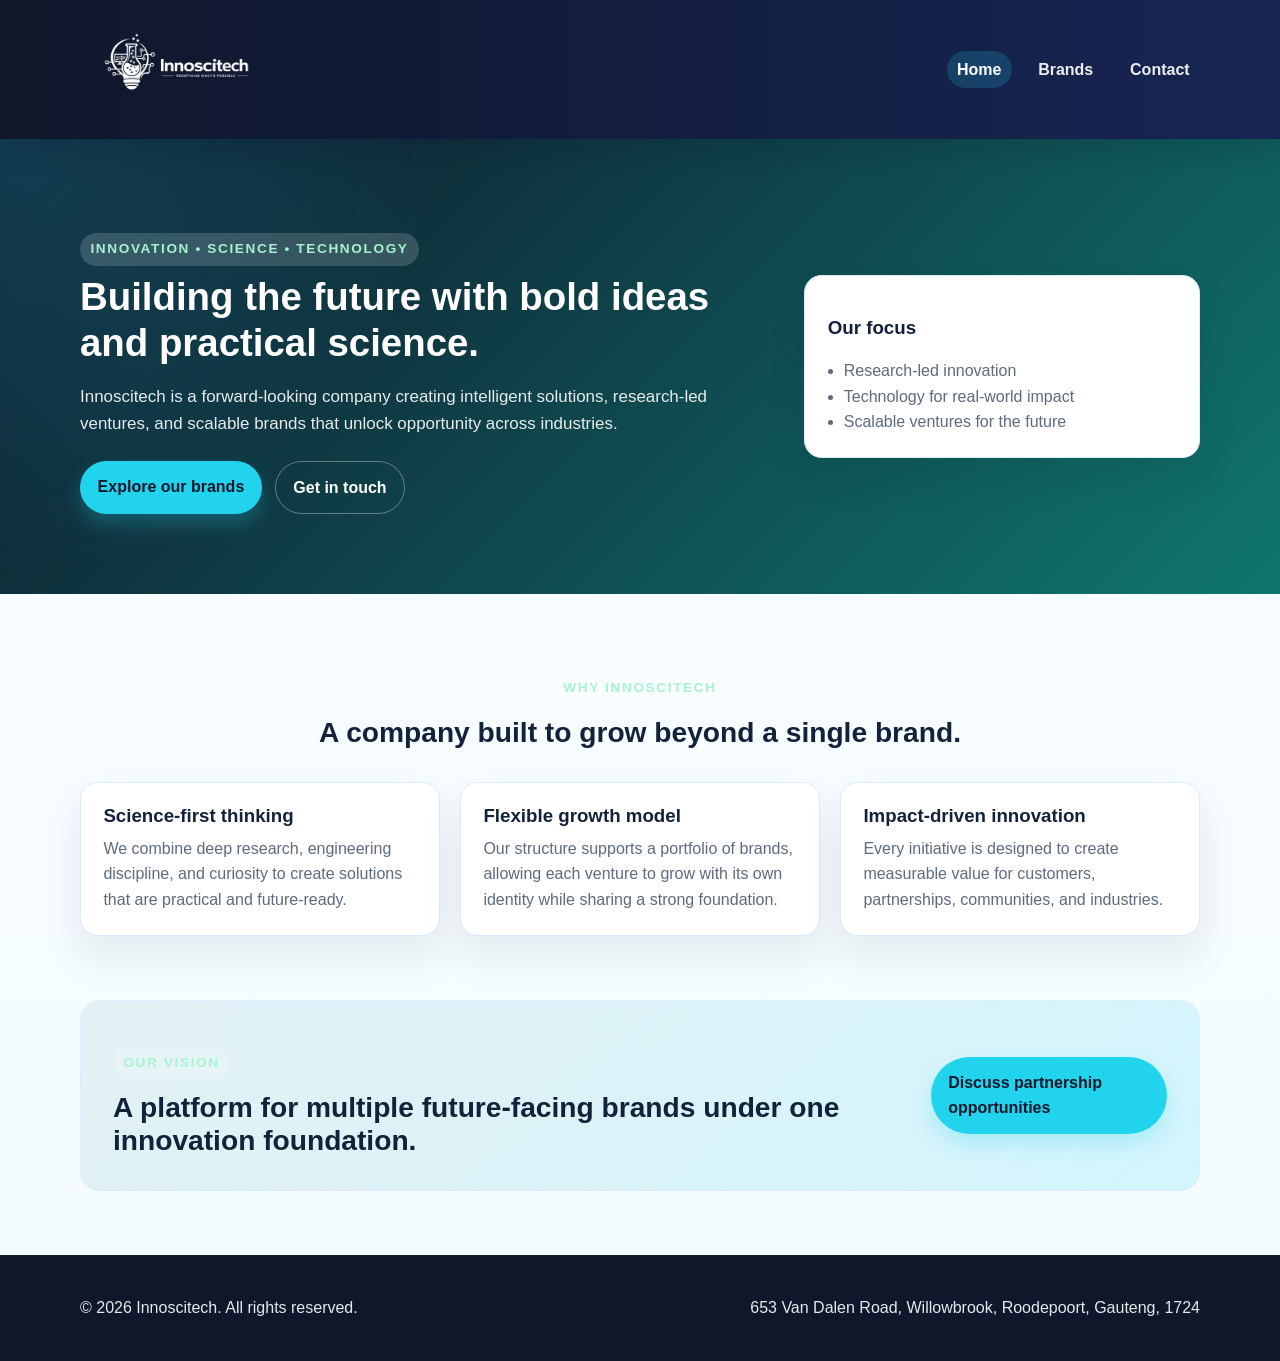
==== index.html @ 8d86d7a8 "Add Innoscitech website files" ====
<!DOCTYPE html>
<html lang="en">
<head>
  <meta charset="UTF-8">
  <meta name="viewport" content="width=device-width, initial-scale=1.0">
  <title>Innoscitech | Innovation, Science & Technology</title>
  <meta name="description" content="Innoscitech is a future-focused innovation, science and technology company creating scalable ventures and intelligent solutions.">
  <link rel="stylesheet" href="styles.css">
</head>
<body>
  <header class="site-header">
    <div class="container nav-wrap">
      <a class="brand" href="index.html">
        <img class="brand-mark" src="assets/image.png" alt="Innoscitech logo">
      </a>
      <nav class="site-nav" aria-label="Main navigation">
        <a href="index.html" class="active">Home</a>
        <a href="brands.html">Brands</a>
        <a href="contact.html">Contact</a>
      </nav>
    </div>
  </header>

  <main>
    <section class="hero">
      <div class="container hero-grid">
        <div>
          <p class="eyebrow">Innovation • Science • Technology</p>
          <h1>Building the future with bold ideas and practical science.</h1>
          <p class="hero-copy">Innoscitech is a forward-looking company creating intelligent solutions, research-led ventures, and scalable brands that unlock opportunity across industries.</p>
          <div class="hero-actions">
            <a class="btn btn-primary" href="brands.html">Explore our brands</a>
            <a class="btn btn-secondary" href="contact.html">Get in touch</a>
          </div>
        </div>
        <div class="hero-card">
          <h3>Our focus</h3>
          <ul>
            <li>Research-led innovation</li>
            <li>Technology for real-world impact</li>
            <li>Scalable ventures for the future</li>
          </ul>
        </div>
      </div>
    </section>

    <section class="section">
      <div class="container">
        <div class="section-heading">
          <p class="eyebrow">Why Innoscitech</p>
          <h2>A company built to grow beyond a single brand.</h2>
        </div>
        <div class="card-grid">
          <article class="info-card">
            <h3>Science-first thinking</h3>
            <p>We combine deep research, engineering discipline, and curiosity to create solutions that are practical and future-ready.</p>
          </article>
          <article class="info-card">
            <h3>Flexible growth model</h3>
            <p>Our structure supports a portfolio of brands, allowing each venture to grow with its own identity while sharing a strong foundation.</p>
          </article>
          <article class="info-card">
            <h3>Impact-driven innovation</h3>
            <p>Every initiative is designed to create measurable value for customers, partnerships, communities, and industries.</p>
          </article>
        </div>
      </div>
    </section>

    <section class="section section-alt">
      <div class="container spotlight">
        <div>
          <p class="eyebrow">Our vision</p>
          <h2>A platform for multiple future-facing brands under one innovation foundation.</h2>
        </div>
        <a class="btn btn-primary" href="contact.html">Discuss partnership opportunities</a>
      </div>
    </section>
  </main>

  <footer class="site-footer">
    <div class="container footer-wrap">
      <p>© 2026 Innoscitech. All rights reserved.</p>
      <p>653 Van Dalen Road, Willowbrook, Roodepoort, Gauteng, 1724</p>
    </div>
  </footer>
</body>
</html>
---- styles.css ----
:root {
  --navy: #0f172a;
  --navy-soft: #172554;
  --teal: #0f766e;
  --cyan: #22d3ee;
  --mint: #a7f3d0;
  --surface: #f4fbff;
  --text: #11223a;
  --muted: #5d6b7a;
  --border: #dbeafe;
}

* {
  box-sizing: border-box;
}

body {
  margin: 0;
  font-family: "Segoe UI", Tahoma, Geneva, Verdana, sans-serif;
  color: var(--text);
  background: linear-gradient(180deg, #f8fdff 0%, var(--surface) 100%);
  line-height: 1.6;
}

img,
svg {
  max-width: 100%;
}

.container {
  width: min(1120px, calc(100% - 2rem));
  margin: 0 auto;
}

.site-header {
  background: linear-gradient(90deg, var(--navy) 0%, var(--navy-soft) 100%);
  color: white;
  position: sticky;
  top: 0;
  z-index: 10;
  box-shadow: 0 10px 25px rgba(15, 23, 42, 0.12);
  padding: 0;
}

.nav-wrap {
  display: flex;
  justify-content: space-between;
  align-items: center;
  padding: 0.35rem 0;
}

.brand {
  display: inline-flex;
  align-items: center;
  color: white;
  text-decoration: none;
  font-weight: 700;
  letter-spacing: 0.08em;
  text-transform: uppercase;
}

.brand-mark {
  width: auto;
  height: 8rem;
  margin-right: 0;
  object-fit: contain;
  filter: brightness(0) invert(1);
}

.brand {
  min-height: 40px;
  align-items: center;
  display: flex;
  padding: 0;
}

.site-nav {
  display: flex;
  gap: 1rem;
  align-items: center;
}

.site-nav a {
  color: rgba(255, 255, 255, 0.92);
  text-decoration: none;
  font-weight: 600;
  padding: 0.35rem 0.65rem;
  border-radius: 999px;
}

.site-nav a.active,
.site-nav a:hover {
  background: rgba(34, 211, 238, 0.18);
  color: white;
}

.hero,
.page-hero {
  background: radial-gradient(circle at top left, rgba(34, 211, 238, 0.2), transparent 32%), linear-gradient(135deg, var(--navy) 0%, var(--teal) 100%);
  color: white;
  padding: 5rem 0;
}

.hero-grid {
  display: grid;
  grid-template-columns: 1.4fr 0.8fr;
  gap: 2rem;
  align-items: center;
}

.eyebrow {
  display: inline-block;
  margin-bottom: 0.5rem;
  padding: 0.35rem 0.65rem;
  border-radius: 999px;
  background: rgba(255, 255, 255, 0.16);
  color: var(--mint);
  font-size: 0.85rem;
  font-weight: 700;
  text-transform: uppercase;
  letter-spacing: 0.12em;
}

h1,
h2,
h3 {
  line-height: 1.2;
}

.hero h1,
.page-hero h1 {
  font-size: clamp(2rem, 3vw, 3.2rem);
  margin: 0 0 1rem;
}

.hero-copy,
.page-hero p {
  font-size: 1.06rem;
  color: rgba(255, 255, 255, 0.9);
  max-width: 700px;
}

.hero-actions {
  display: flex;
  flex-wrap: wrap;
  gap: 0.8rem;
  margin-top: 1.5rem;
}

.btn {
  display: inline-block;
  padding: 0.8rem 1.1rem;
  border-radius: 999px;
  text-decoration: none;
  font-weight: 700;
  transition: transform 0.2s ease, box-shadow 0.2s ease;
}

.btn:hover {
  transform: translateY(-2px);
}

.btn-primary {
  background: var(--cyan);
  color: var(--navy);
  box-shadow: 0 10px 20px rgba(34, 211, 238, 0.25);
}

.btn-secondary {
  background: transparent;
  border: 1px solid rgba(255, 255, 255, 0.35);
  color: white;
}

.hero-card,
.info-card {
  background: white;
  color: var(--text);
  border: 1px solid var(--border);
  border-radius: 1.1rem;
  padding: 1.4rem;
  box-shadow: 0 20px 40px rgba(15, 23, 42, 0.08);
}

.hero-card ul {
  margin: 0;
  padding-left: 1rem;
  color: var(--muted);
}

.section {
  padding: 4rem 0;
}

.section-alt {
  padding-top: 0;
}

.section-heading {
  text-align: center;
  margin-bottom: 2rem;
}

.section-heading h2,
.spotlight h2 {
  font-size: clamp(1.5rem, 2.2vw, 2.1rem);
  margin: 0.2rem 0 0;
}

.card-grid {
  display: grid;
  grid-template-columns: repeat(3, minmax(0, 1fr));
  gap: 1.25rem;
}

.info-card h3 {
  margin-top: 0;
  margin-bottom: 0.5rem;
}

.info-card p {
  margin: 0;
  color: var(--muted);
}

.spotlight {
  background: linear-gradient(135deg, rgba(15, 118, 110, 0.08), rgba(34, 211, 238, 0.16));
  border: 1px solid var(--border);
  border-radius: 1.25rem;
  padding: 2rem;
  display: flex;
  justify-content: space-between;
  align-items: center;
  gap: 1rem;
}

.pill {
  display: inline-block;
  margin: 0 0 0.75rem;
  padding: 0.3rem 0.6rem;
  border-radius: 999px;
  background: rgba(15, 118, 110, 0.1);
  color: var(--teal);
  font-size: 0.85rem;
  font-weight: 700;
}

.contact-grid {
  display: grid;
  grid-template-columns: 0.9fr 1.1fr;
  gap: 1.25rem;
}

.contact-form {
  display: grid;
  gap: 0.9rem;
}

.contact-form label {
  display: grid;
  gap: 0.35rem;
  font-weight: 600;
  color: var(--text);
}

.contact-form input,
.contact-form textarea {
  font: inherit;
  padding: 0.8rem 0.9rem;
  border: 1px solid var(--border);
  border-radius: 0.8rem;
  background: #fcfeff;
}

.site-footer {
  background: var(--navy);
  color: rgba(255, 255, 255, 0.9);
  padding: 1.5rem 0;
}

.footer-wrap {
  display: flex;
  justify-content: space-between;
  gap: 1rem;
  flex-wrap: wrap;
}

@media (max-width: 840px) {
  .hero-grid,
  .contact-grid,
  .card-grid {
    grid-template-columns: 1fr;
  }

  .spotlight {
    flex-direction: column;
    align-items: flex-start;
  }
}

@media (max-width: 560px) {
  .nav-wrap {
    flex-direction: column;
    align-items: flex-start;
    gap: 0.75rem;
  }

  .site-nav {
    flex-wrap: wrap;
  }

  .hero,
  .page-hero {
    padding: 3.5rem 0;
  }
}
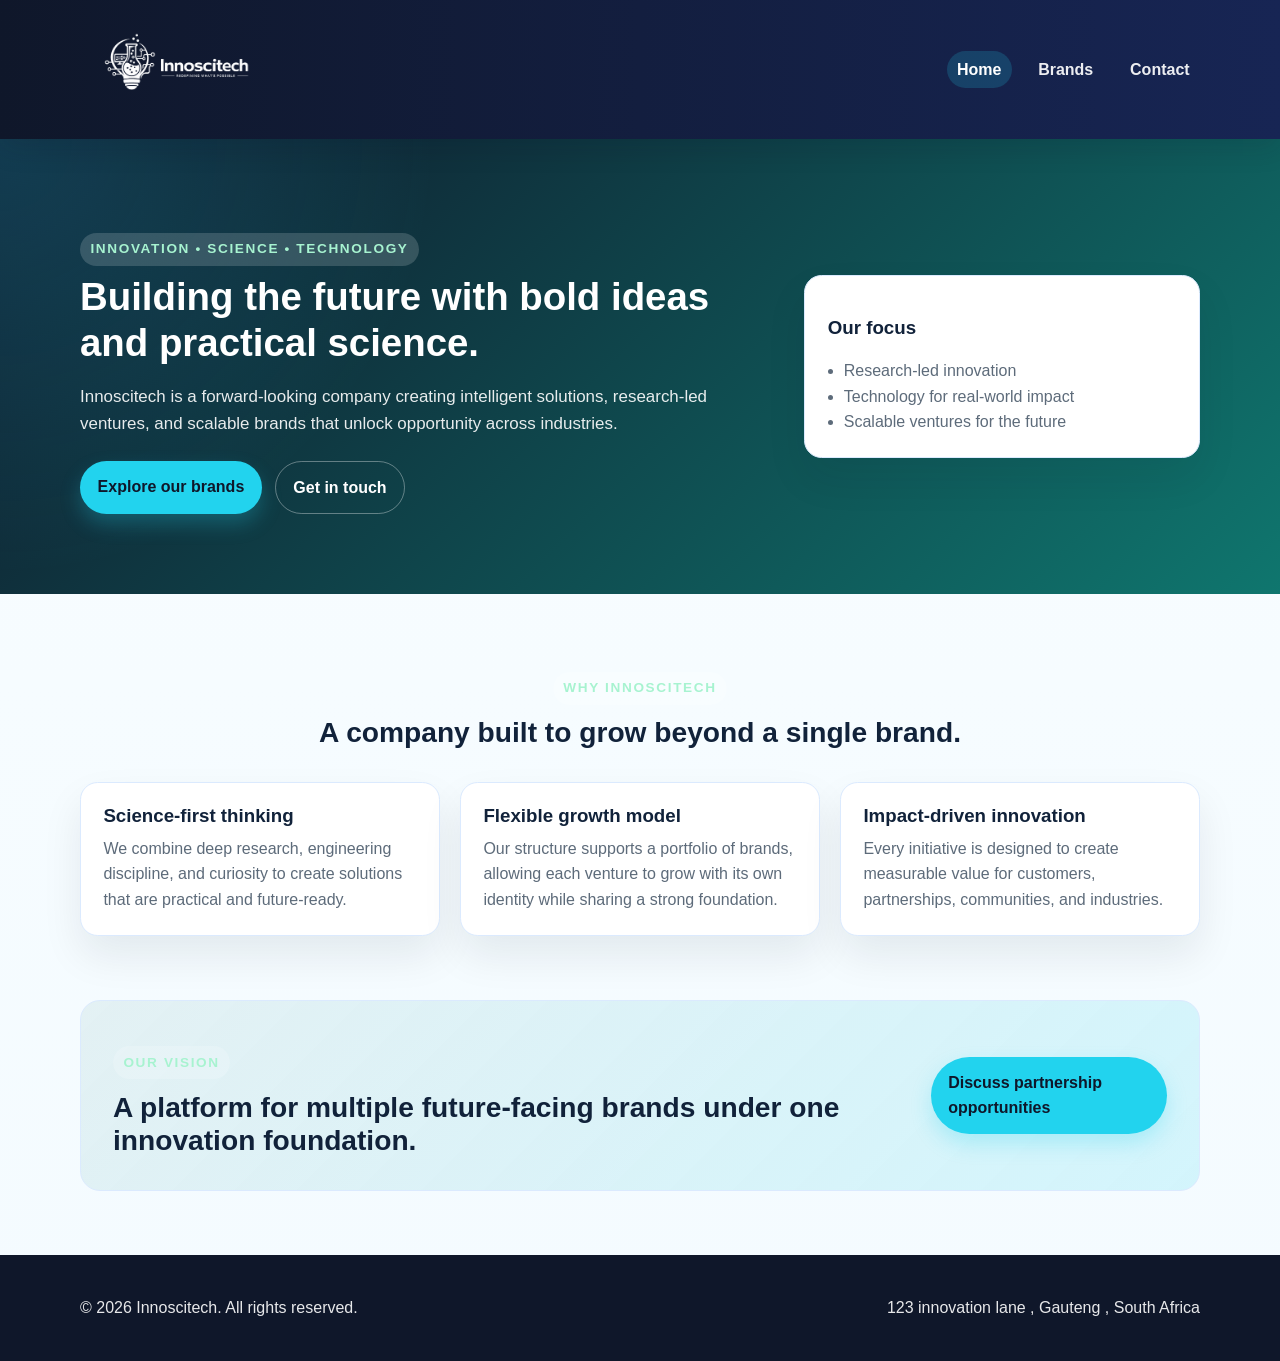
==== commit c1ab92d1: "Change footer address to new location" ====
--- a/index.html
+++ b/index.html
@@ -5,6 +5,16 @@
   <meta name="viewport" content="width=device-width, initial-scale=1.0">
   <title>Innoscitech | Innovation, Science & Technology</title>
   <meta name="description" content="Innoscitech is a future-focused innovation, science and technology company creating scalable ventures and intelligent solutions.">
+  <meta name="keywords" content="innovation, science, technology, research-led ventures, scalable brands, startup portfolio, Innoscitech">
+  <link rel="canonical" href="https://trish-kundai.github.io/Innoscitech/">
+  <meta property="og:title" content="Innoscitech | Innovation, Science & Technology">
+  <meta property="og:description" content="Innoscitech is a future-focused innovation, science and technology company creating scalable ventures and intelligent solutions.">
+  <meta property="og:type" content="website">
+  <meta property="og:url" content="https://trish-kundai.github.io/Innoscitech/">
+  <meta property="og:image" content="https://trish-kundai.github.io/Innoscitech/assets/image.png">
+  <meta name="twitter:card" content="summary_large_image">
+  <meta name="twitter:title" content="Innoscitech | Innovation, Science & Technology">
+  <meta name="twitter:description" content="Innoscitech is a future-focused innovation, science and technology company creating scalable ventures and intelligent solutions.">
   <link rel="stylesheet" href="styles.css">
 </head>
 <body>
@@ -81,8 +91,8 @@
   <footer class="site-footer">
     <div class="container footer-wrap">
       <p>© 2026 Innoscitech. All rights reserved.</p>
-      <p>653 Van Dalen Road, Willowbrook, Roodepoort, Gauteng, 1724</p>
+      <p>123 innovation lane , Gauteng , South Africa </p>
     </div>
   </footer>
 </body>
-</html>+</html>
